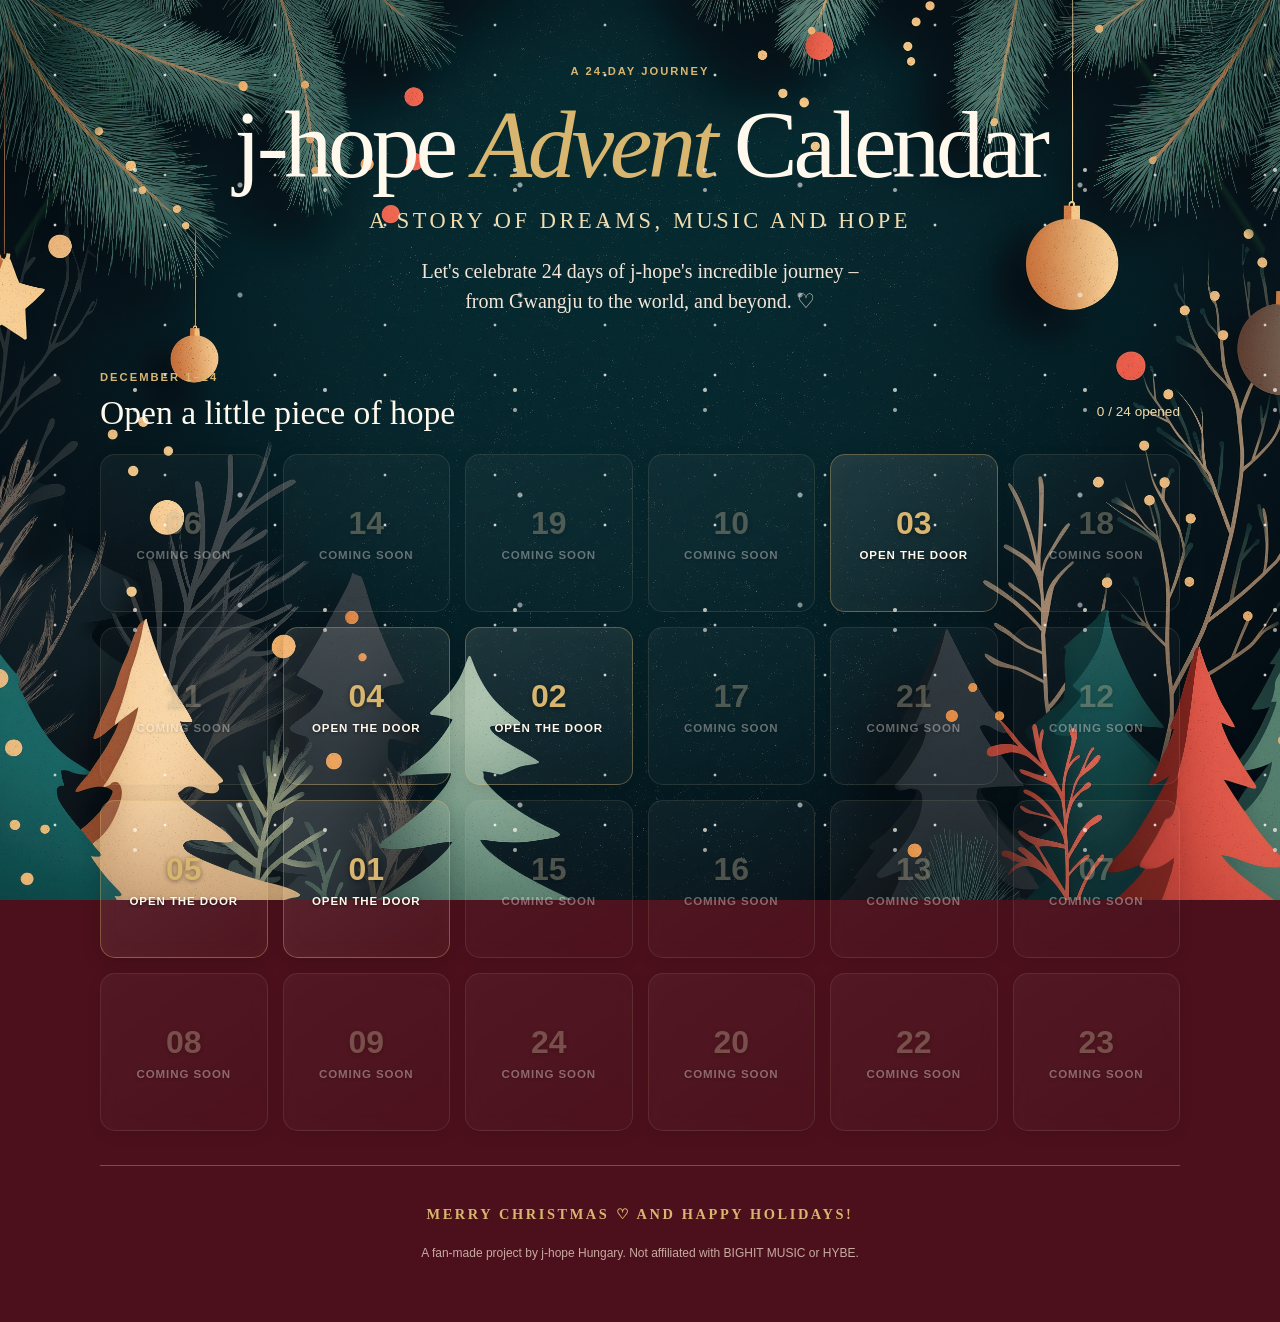
==== index.html @ 32e8f2b0 "Initial advent calendar upload" ====
<!doctype html>
<html lang="en">
<head>
  <meta charset="utf-8">
  <meta name="viewport" content="width=device-width, initial-scale=1">
  <meta name="theme-color" content="#4b101b">
  <meta name="description" content="24 Days of Hope – a j-hope advent calendar by j-hope Hungary.">
  <title>24 Days of Hope | j-hope Hungary</title>
  <link rel="stylesheet" href="styles.css">
</head>
<body>
  <body>
  <div class="snow-layer" aria-hidden="true"></div>
  <div class="christmas-decor christmas-decor-left" aria-hidden="true"></div>
  <div class="christmas-decor christmas-decor-right" aria-hidden="true"></div>

<header class="site-header">
  <p class="eyebrow">A 24-day journey</p>
  <h1>j-hope <span>Advent</span> Calendar</h1>
  <p class="subtitle">A Story of Dreams, Music and Hope</p>
  <p class="intro">
    Let's celebrate 24 days of j-hope's incredible journey –<br>
    from Gwangju to the world, and beyond. ♡
  </p>
</header>

  <main>
    <section class="calendar-section" aria-labelledby="calendar-heading">
      <div class="section-heading">
        <div>
          <p class="eyebrow">December 1–24</p>
          <h2 id="calendar-heading">Open a little piece of hope</h2>
        </div>
        <p class="progress" id="progress">0 / 24 opened</p>
      </div>
      <div class="calendar" id="calendar" aria-label="Advent calendar doors"></div>
    </section>
    <div class="footer-note">
  <p class="christmas-greeting">
    MERRY CHRISTMAS ♡ AND HAPPY HOLIDAYS!
  </p>
  <p>
    A fan-made project by j-hope Hungary.
    Not affiliated with BIGHIT MUSIC or HYBE.
  </p>
</div>
  </main>

  <dialog id="day-dialog" class="day-dialog">
    <button class="close-button" id="close-dialog" aria-label="Close">×</button>
    <p class="eyebrow" id="day-number">DAY 01</p>
    <h2 id="day-title"></h2>
    <p class="story" id="day-story"></p>
    <section class="photo-panel" id="photo-panel" hidden>
  <p class="eyebrow">Daily Surprise Photo</p>
  <img
    id="christmas-photo"
    class="christmas-photo"
    src=""
    alt=""
    hidden
  >
  </section>
    <section class="surprise-panel">
      <p class="eyebrow">Today's surprise</p>
      <h3 id="surprise-title"></h3>
      <p id="surprise-description"></p>
      <a id="surprise-link" class="primary-link" href="#" target="_blank" rel="noopener" hidden>Open surprise ↗</a>
      <video
        id="surprise-video"
        class="surprise-video"
        controls
        playsinline
        preload="metadata"
        hidden
      >
        Your browser does not support HTML video.
      </video>
      <iframe
        id="surprise-youtube"
        class="surprise-youtube"
        title="YouTube video player"
        allow="accelerometer; autoplay; clipboard-write; encrypted-media; gyroscope; picture-in-picture; web-share"
        referrerpolicy="strict-origin-when-cross-origin"
        allowfullscreen
        hidden>
      </iframe>
    </section>
    <section class="challenge-panel" id="challenge-panel">
      <div class="challenge-heading">
        <div>
          <p class="eyebrow">Optional extra</p>
          <h3>Advent Challenge 🎄</h3>
        </div>
        <span class="optional-tag">Just for fun</span>
      </div>
      <p id="challenge-question"></p>
      <div id="challenge-options" class="options"></div>
      <button id="check-answer" class="secondary-button" disabled>Check my answer</button>
      <p id="challenge-feedback" class="feedback" aria-live="polite"></p>
    </section>
    <p class="made-by">made with ❤️‍🔥 by j-hope Hungary</p>
  </dialog>

  <script src="app.js"></script>
</body>
</html>
---- styles.css ----
:root {
  --wine: #4b101b; --wine-2: #6b1d2b; --gold: #d9b66f; --cream: #fff8ed;
  --ink: #32151a; --muted: #806c68; --line: rgba(217,182,111,.38);
}
* { box-sizing: border-box; }
body {
  margin: 0;
  min-height: 100vh;
  color: var(--cream);
  background-color: #4b101b;
  background-image:
  url("images/christmas-background2.jpeg");
  background-position: center top;
  background-size: cover;
  background-repeat: no-repeat;
  background-attachment: fixed;
  font-family: Georgia, 'Times New Roman', serif;
}
.site-header { text-align: center; padding: 64px 20px 38px; }
.eyebrow { margin: 0 0 9px; color: var(--gold); text-transform: uppercase; letter-spacing: .18em; font: 700 .7rem/1.4 Arial, sans-serif; }
h1 { margin: 0; font-size: clamp(2.8rem, 8vw, 5.8rem); font-weight: 500; letter-spacing: -.045em; }
h1 span { color: var(--gold); font-style: italic; }
.subtitle { margin: 8px 0 0; color: #f3dcae; font-size: clamp(1.05rem, 3vw, 1.5rem); letter-spacing: .08em; }
.intro { max-width: 540px; margin: 22px auto 0; color: #f4e5d7; font: 1rem/1.6 Arial, sans-serif; }
main { width: min(1080px, calc(100% - 32px)); margin: 0 auto 60px; }
.section-heading { display: flex; justify-content: space-between; align-items: end; gap: 16px; margin: 16px 0 22px; }
.section-heading h2 { margin: 0; font-size: clamp(1.45rem, 4vw, 2.1rem); font-weight: 500; }
.progress { color: #f1dba9; font: .85rem Arial, sans-serif; white-space: nowrap; }
.calendar { display: grid; grid-template-columns: repeat(4, minmax(0, 1fr)); gap: 12px; }
.door { position: relative; min-height: 132px; border: 1px solid var(--line); border-radius: 15px; padding: 15px 10px; color: var(--cream); background: linear-gradient(145deg, rgba(255,255,255,.1), rgba(255,255,255,.025)); cursor: pointer; transition: transform .18s ease, border-color .18s ease, background .18s ease; overflow: hidden; }
.door:hover:not(:disabled) { transform: translateY(-4px); border-color: var(--gold); background: rgba(217,182,111,.13); }
.door:disabled { opacity: .38; cursor: not-allowed; filter: grayscale(.6); }
.door .number { display: block; color: var(--gold); font-size: 2rem; }
.door .door-label { display: block; margin-top: 7px; font: .72rem Arial, sans-serif; letter-spacing: .08em; text-transform: uppercase; }
.door.opened::after { content: '🎁'; position: absolute; right: 9px; top: 8px; font-size: .85rem; }
.footer-note { margin: 34px 0; text-align: center; color: #c9aaa2; font: .75rem/1.5 Arial, sans-serif; }
.day-dialog { width: min(680px, calc(100% - 24px)); max-height: min(88vh, 900px); overflow: auto; border: 1px solid var(--line); border-radius: 22px; padding: 34px; color: var(--ink); background: var(--cream); box-shadow: 0 24px 90px #16050a99; }
.day-dialog::backdrop { background: rgba(18, 4, 8, .78); backdrop-filter: blur(5px); }
.close-button { position: absolute; top: 12px; right: 16px; border: 0; background: transparent; color: var(--wine); font-size: 2rem; cursor: pointer; }
.day-dialog h2 { margin: 0 28px 14px 0; color: var(--wine); font-size: clamp(1.8rem, 5vw, 2.6rem); font-weight: 500; }
.story { color: #5d4642; font: 1rem/1.7 Arial, sans-serif; }
.surprise-panel, .challenge-panel { margin-top: 22px; border-radius: 16px; padding: 20px; background: #f2e8d9; }
.surprise-panel h3, .challenge-panel h3 { margin: 0 0 8px; color: var(--wine); font-size: 1.35rem; }
.surprise-panel p:not(.eyebrow), .challenge-panel p:not(.eyebrow) { color: #604b46; font: .94rem/1.6 Arial, sans-serif; }
.primary-link, .secondary-button { display: inline-block; margin-top: 8px; border: 0; border-radius: 999px; padding: 11px 18px; color: white; background: var(--wine); text-decoration: none; font: 700 .85rem Arial, sans-serif; cursor: pointer; }
.challenge-heading { display: flex; justify-content: space-between; align-items: center; gap: 10px; }
.optional-tag { border: 1px solid #c6a96e; border-radius: 99px; padding: 6px 9px; color: #72551d; font: .7rem Arial, sans-serif; white-space: nowrap; }
.options { display: grid; gap: 8px; margin: 14px 0; }
.option { display: flex; align-items: center; gap: 10px; border: 1px solid #ddcdb8; border-radius: 10px; padding: 10px 12px; color: #493633; background: #fffaf2; font: .9rem Arial, sans-serif; cursor: pointer; }
.option input { accent-color: var(--wine); }
.secondary-button:disabled { opacity: .4; cursor: not-allowed; }
.feedback { min-height: 1.4em; font-weight: 700 !important; }
.made-by { margin: 24px 0 0; text-align: center; color: #8b7069; font: .75rem Arial, sans-serif; }
@media (min-width: 760px) { .calendar { grid-template-columns: repeat(6, minmax(0, 1fr)); gap: 15px; } .door { min-height: 158px; } }
@media (max-width: 420px) { .calendar { grid-template-columns: repeat(3, minmax(0, 1fr)); gap: 9px; } .door { min-height: 112px; } .door .number { font-size: 1.7rem; } .day-dialog { padding: 28px 20px; } }

/* Daily Christmas Photo */
.photo-panel {
  margin-top: 22px;
  border-radius: 16px;
  padding: 20px;
  background: #f2e8d9;
}

.photo-panel .eyebrow {
  color: #8b6a32;
}

.christmas-photo {
  display: block;
  width: 100%;
  max-height: 430px;
  object-fit: contain;
  border-radius: 12px;
  background: #e7dac8;
}

/* MP4 surprise video */
.surprise-video {
  display: block;
  width: 100%;
  max-height: 480px;
  margin-top: 14px;
  border-radius: 12px;
  background: #1b1012;
}

.surprise-youtube {
  display: block;
  width: 100%;
  aspect-ratio: 16 / 9;
  height: auto;
  margin-top: 14px;
  border: 0;
  border-radius: 12px;
  background: #1b1012;
}

/* Hide inactive surprise elements */
#surprise-link[hidden],
#surprise-video[hidden],
#surprise-youtube[hidden] {
  display: none !important;
}

/* Christmas snowfall */
body::before {
  content: "";
  position: fixed;
  inset: -200px 0 0;
  z-index: 20;
  pointer-events: none;
  opacity: .75;

  background-image:
    radial-gradient(circle, rgba(255,255,255,.95) 1px, transparent 1.8px),
    radial-gradient(circle, rgba(255,248,237,.8) 1.5px, transparent 2.5px),
    radial-gradient(circle, rgba(255,255,255,.65) 2px, transparent 3px);

  background-size:
    110px 150px,
    190px 220px,
    280px 310px;

  background-position:
    0 0,
    40px 60px,
    100px 30px;

  animation: snowfall 18s linear infinite;
}

@keyframes snowfall {
  from {
    background-position:
      0 -200px,
      40px -160px,
      100px -280px;
  }
  to {
    background-position:
      80px 1000px,
      -60px 900px,
      180px 1100px;
  }
}

/* Respect reduced-motion preferences */
@media (prefers-reduced-motion: reduce) {
  body::before {
    animation: none;
  }
}

.door {
  box-shadow:
    inset 0 0 25px rgba(217,182,111,.04),
    0 4px 18px rgba(0,0,0,.15);
}

.door:hover:not(:disabled) {
  box-shadow:
    0 0 18px rgba(217,182,111,.3),
    inset 0 0 25px rgba(217,182,111,.12);
}


/* CHRISTMAS ATMOSPHERE */



/* Falling snow */
.snow-layer {
  position: fixed;
  inset: 0;
  z-index: 30;
  pointer-events: none;
  overflow: hidden;
  opacity: .8;
  background-image:
    radial-gradient(circle, #fff 1px, transparent 1.8px),
    radial-gradient(circle, rgba(255,248,237,.9) 1.5px, transparent 2.5px),
    radial-gradient(circle, rgba(255,255,255,.7) 2px, transparent 3px);
  background-size: 110px 150px, 190px 220px, 280px 310px;
  background-position: 0 0, 40px 60px, 100px 30px;
  animation: snowfall 18s linear infinite;
}

@keyframes snowfall {
  from {
    background-position: 0 -200px, 40px -160px, 100px -280px;
  }
  to {
    background-position: 80px 1000px, -60px 900px, 180px 1100px;
  }
}

/* Decorative Christmas branches */
.christmas-decor {
  position: fixed;
  top: 0;
  width: 170px;
  height: 340px;
  z-index: 0;
  pointer-events: none;
  opacity: .65;
  background:
    radial-gradient(ellipse at 20% 15%, rgba(217,182,111,.45), transparent 3%),
    radial-gradient(ellipse at 40% 35%, rgba(217,182,111,.35), transparent 3%),
    radial-gradient(ellipse at 60% 55%, rgba(217,182,111,.3), transparent 3%),
    linear-gradient(135deg, transparent 45%, rgba(30,75,43,.5) 46%, transparent 48%);
}

.christmas-decor-left {
  left: 0;
  transform: rotate(-12deg);
}

.christmas-decor-right {
  right: 0;
  transform: scaleX(-1) rotate(-12deg);
}

/* Make sure content stays above decorations */
.site-header,
main {
  position: relative;
  z-index: 1;
}

/* Golden glow around calendar doors */
.door {
  box-shadow:
    inset 0 0 25px rgba(217,182,111,.04),
    0 4px 18px rgba(0,0,0,.15);
}

.door:hover:not(:disabled) {
  box-shadow:
    0 0 18px rgba(217,182,111,.3),
    inset 0 0 25px rgba(217,182,111,.12);
}

/* Keep the dialog above the snowfall */
.day-dialog {
  position: fixed;
  z-index: 100;
}

/* Mobile adjustments */
@media (max-width: 600px) {
  .christmas-decor {
    width: 75px;
    height: 200px;
    opacity: .3;
  }
}

@media (prefers-reduced-motion: reduce) {
  .snow-layer {
    animation: none;
  }
}

/* Festive typography */
.site-header {
  padding-top: 64px;
}

h1 {
  font-size: clamp(2.8rem, 8vw, 6rem);
  letter-spacing: -.045em;
}

h1 span {
  color: var(--gold);
  font-style: italic;
}

.subtitle {
  text-transform: uppercase;
  letter-spacing: .16em;
  font-size: clamp(.9rem, 2.5vw, 1.4rem);
}

.intro {
  max-width: 620px;
  font-family: Georgia, 'Times New Roman', serif;
  font-size: clamp(1rem, 2.5vw, 1.25rem);
  line-height: 1.5;
}

.christmas-greeting {
  color: var(--gold);
  font: 700 .9rem/1.6 Georgia, serif;
  letter-spacing: .18em;
  margin-bottom: 18px;
}

.footer-note {
  border-top: 1px solid var(--line);
  padding-top: 22px;
}

/* Stronger calendar door typography */
.door .number {
  font-weight: 700;
  text-shadow: 0 1px 5px rgba(0, 0, 0, .45);
}

.door .door-label {
  font-weight: 700;
  text-shadow: 0 1px 3px rgba(0, 0, 0, .5);
}
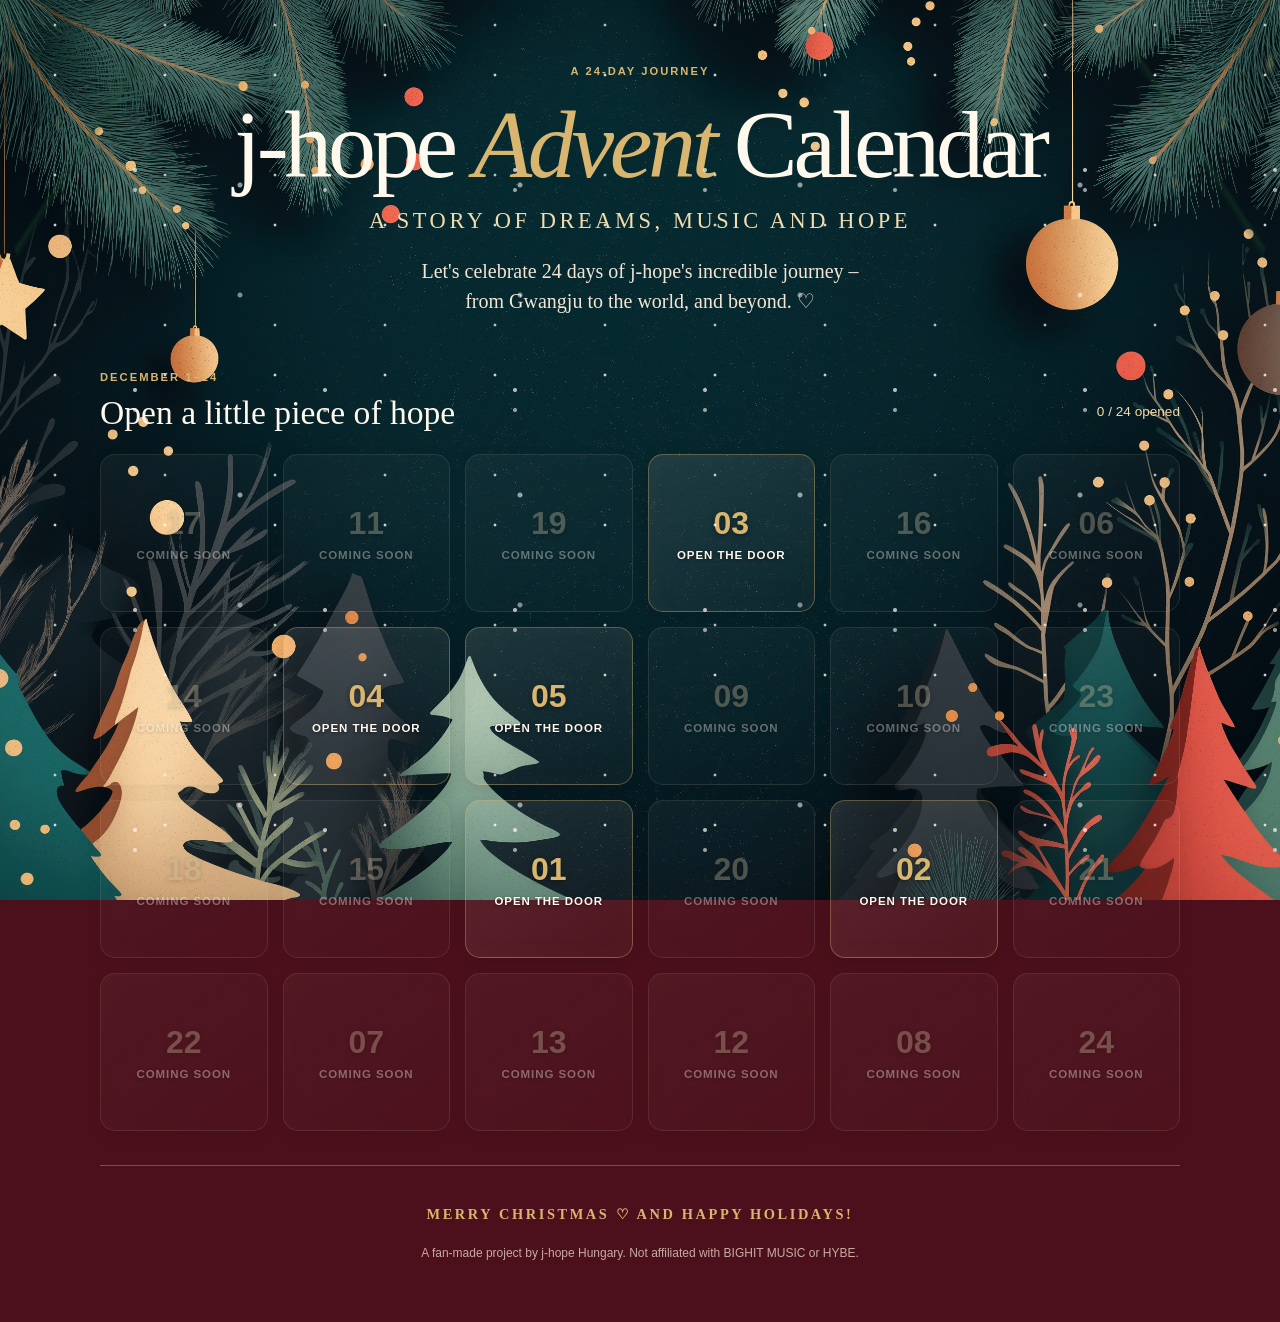
==== commit 62ac1681: "modified index.html" ====
--- a/index.html
+++ b/index.html
@@ -1,6 +1,14 @@
 <!doctype html>
 <html lang="en">
 <head>
+  <!-- Google tag (gtag.js) -->
+  <script async src="https://www.googletagmanager.com/gtag/js?id=G-GN7LBFG84X"></script>
+  <script>
+    window.dataLayer = window.dataLayer || [];
+    function gtag(){dataLayer.push(arguments);}
+    gtag('js', new Date());
+    gtag('config', 'G-GN7LBFG84X');
+  </script>
   <meta charset="utf-8">
   <meta name="viewport" content="width=device-width, initial-scale=1">
   <meta name="theme-color" content="#4b101b">
@@ -9,7 +17,6 @@
   <link rel="stylesheet" href="styles.css">
 </head>
 <body>
-  <body>
   <div class="snow-layer" aria-hidden="true"></div>
   <div class="christmas-decor christmas-decor-left" aria-hidden="true"></div>
   <div class="christmas-decor christmas-decor-right" aria-hidden="true"></div>
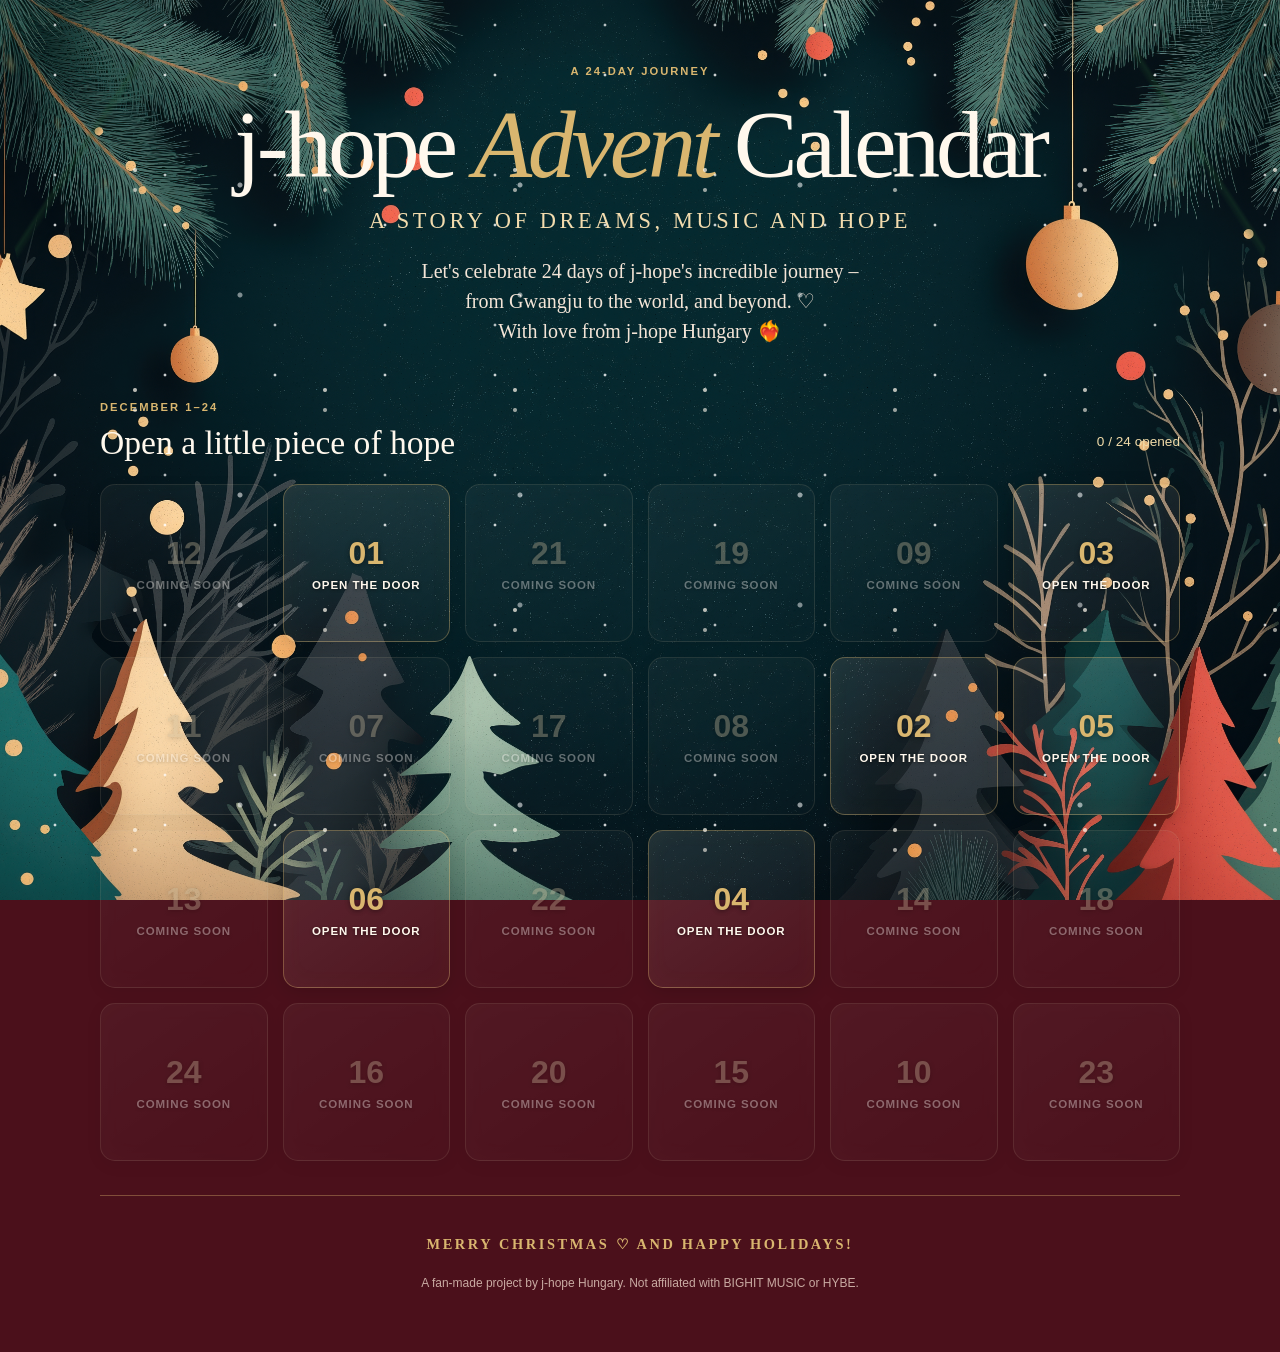
==== commit 380ca3cb: "Update Advent calendar stories and opening dates" ====
--- a/index.html
+++ b/index.html
@@ -27,8 +27,10 @@
   <p class="subtitle">A Story of Dreams, Music and Hope</p>
   <p class="intro">
     Let's celebrate 24 days of j-hope's incredible journey –<br>
-    from Gwangju to the world, and beyond. ♡
+    from Gwangju to the world, and beyond. ♡ <br>
+    <span class="signature">With love from j-hope Hungary ❤️‍🔥</span>
   </p>
+
 </header>
 
   <main>
--- a/styles.css
+++ b/styles.css
@@ -38,7 +38,31 @@
 .day-dialog::backdrop { background: rgba(18, 4, 8, .78); backdrop-filter: blur(5px); }
 .close-button { position: absolute; top: 12px; right: 16px; border: 0; background: transparent; color: var(--wine); font-size: 2rem; cursor: pointer; }
 .day-dialog h2 { margin: 0 28px 14px 0; color: var(--wine); font-size: clamp(1.8rem, 5vw, 2.6rem); font-weight: 500; }
-.story { color: #5d4642; font: 1rem/1.7 Arial, sans-serif; }
+.story {
+  color: #5d4642;
+  font: 1rem/1.75 Arial, sans-serif;
+}
+
+.story p {
+  margin: 0 0 1.2em;
+}
+
+.story p:last-child {
+  margin-bottom: 0;
+}
+.story-heading {
+  color: #7b2635;
+  font-family: Georgia, serif;
+  font-size: 1.05rem;
+  font-weight: bold;
+  letter-spacing: 0.08em;
+  line-height: 1.4;
+  margin: 1.8em 0 0.8em;
+}
+
+.story-heading:first-child {
+  margin-top: 0;
+}
 .surprise-panel, .challenge-panel { margin-top: 22px; border-radius: 16px; padding: 20px; background: #f2e8d9; }
 .surprise-panel h3, .challenge-panel h3 { margin: 0 0 8px; color: var(--wine); font-size: 1.35rem; }
 .surprise-panel p:not(.eyebrow), .challenge-panel p:not(.eyebrow) { color: #604b46; font: .94rem/1.6 Arial, sans-serif; }
